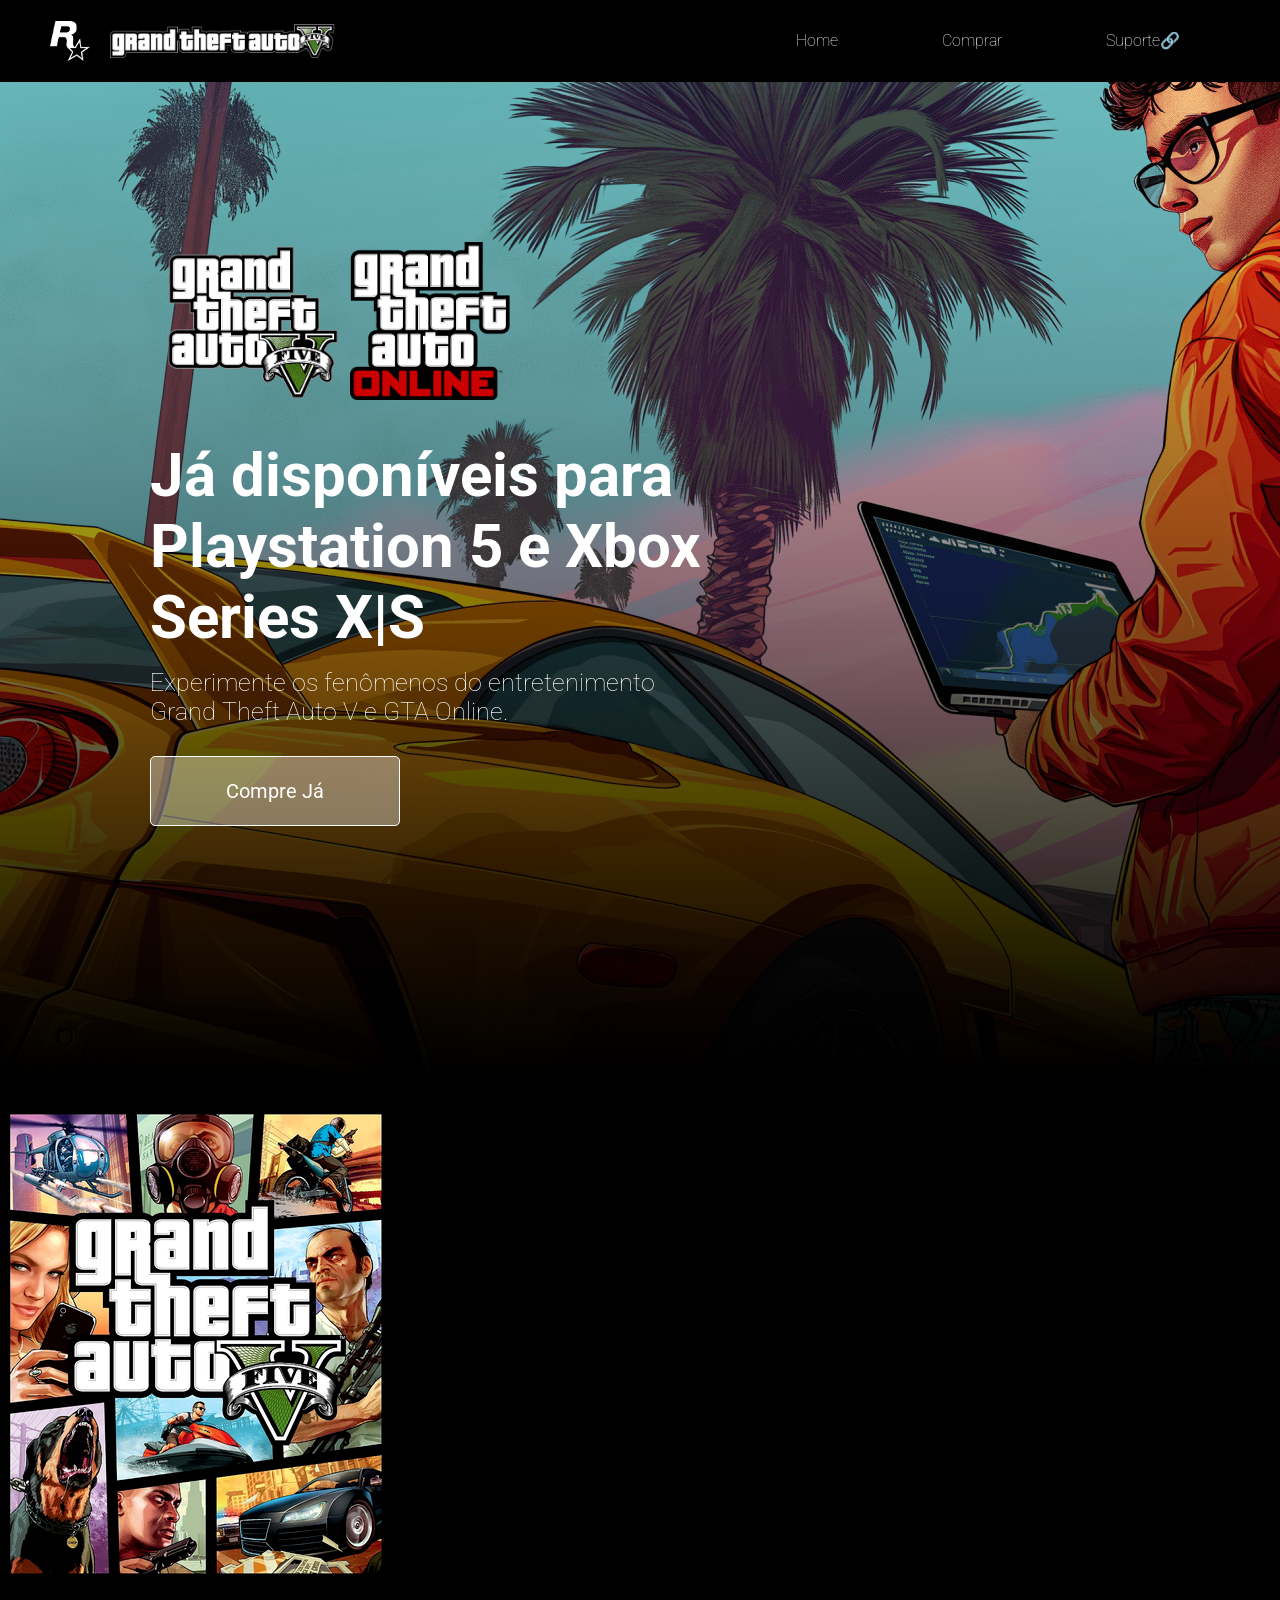
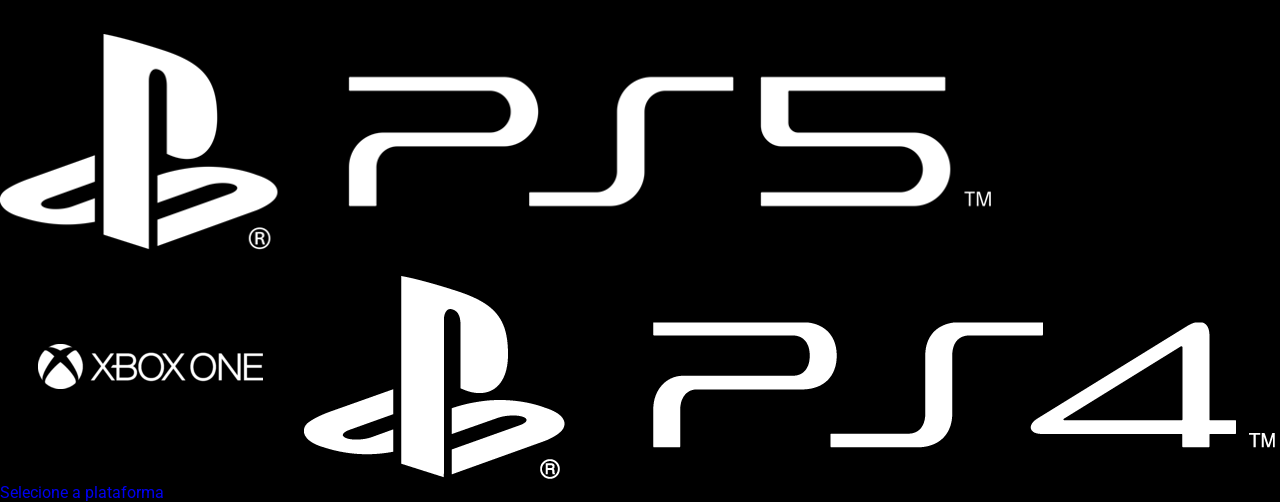
==== index.html @ 35e035e3 "consertando nome" ====
<!DOCTYPE html>
<html lang="pt-br">
<head>
    <meta charset="UTF-8">
    <meta name="viewport" content="width=device-width, initial-scale=1.0">
    <link rel="stylesheet" href="/assets/estilo/style.css">
    <link rel="shortcut icon" href="assets/img/Icone.ico" type="image/x-icon">
    <title>GTA 5</title>

</head>
<body>
    <header class="cabecalho">
        <div class="logo">
            <img class="logo-rockstar" src="assets/img/Logo Rockstar.png" alt="">
            <img class="logo-horizontal" src="assets/img/Logo gta5 horizontal.png" alt="">
        </div>

        <div class="nav">
            <ul>
                <a href="#">Home</a>
                <a href="#">Comprar</a>
                <a href="https://support.rockstargames.com/categories/200013306" target="_blank">Suporte🔗</a>
            </ul>
        </div>
    </header>
    
    <main class="conteudo-total">
        
        <section class="conetudo-1">
            <div class="conteudo-1-logo">
                <img class="logo-gta5" src="assets/img/Logo Gta5.png" alt="">

                <img class="logo-gta-online" src="assets/img/Logo Gta online.png" alt="">
            </div>

            <div class="conteudo-1-titulo">
                <h1>Já disponíveis para <br>Playstation 5  e Xbox <br> Series X|S</h1>
            </div>

            <div class="conteudo-1-sub-titulo">
                <p>Experimente os fenômenos do entretenimento <br> Grand Theft  Auto V e GTA Online.</p>
            </div>

            <div class="conteudo-1-botão">
                <a href="#">Compre Já</a>
            </div>

        </section>

        <section class="conteudo-2">
            <div class="conteudo-2-titulo">
                <h1>Compre Já</h1>
            </div>

            <div class="conteudo-2-produto">
                <img class="conteudo-2-jogo" src="assets/img/Jogo GTA5.png" alt="">
                
                <h1>Grand Theft Auto V</h1>
               
                <p>Inclui <strong>Modo História do GTAV e GTA Online</strong></p>

                <img class="conteudo-2-logos" src="assets/img/Logo ps5.png" alt="">
                <img class="conteudo-2-logos" src="assets/img/Logo xbox one.png" alt="">
                <img class="conteudo-2-logos" src="assets/img/Logo ps4.png" alt="">
                
            </div>

            <div class="conteudo-2-botao">
                <a href="#">Selecione a plataforma</a>
            </div>
        </section>

    </main>
</body>
</html>
---- assets/estilo/style.css ----
@charset "utf-8";

@import url('https://fonts.googleapis.com/css2?family=Roboto:wght@300;500;700&display=swap');

* {
    margin: 0;
    padding: 0;
    box-sizing: border-box;
    text-decoration: none;
    font-family: 'Roboto', sans-serif;
}

body {
    background-image: url(../img/Bg.png);
    background-repeat: no-repeat;
}

.cabecalho {
    display: flex;
    align-items: center;
    justify-content: space-between;
    padding-bottom: 10px;
    padding-top: 10px;
    background-color: black;
}

.logo {
    display: flex;
    align-items: center;
    padding-left: 50px;
    
}
.logo-rockstar {
    width: 40px;   
}

.logo-horizontal {
    width: 250px;
    padding-left: 15px;
}

.nav a {
    color: white;
    margin-right: 100px;
    font-weight: lighter;
    font-size: 1em;
    position: relative;
    padding-bottom: 5px;
}

.nav a::after {
    content: " ";
    width: 0%;
    height: 1px;
    background-color: white;
    position: absolute;
    bottom: 0;
    left: 0;
    transition: 0.5s ease-in-out;
}

.nav a:hover::after {
    width: 100%;
}

.conetudo-1 {
    padding: 150px;
    display: flex;
    align-items: flex-start;
    flex-direction: column;
    background-image: linear-gradient(to top, rgb(0, 0, 0),rgba(0, 0, 0, 0.432),transparent);
    padding-bottom: 250px;
}

.conteudo-1-logo {
    display: flex;
    align-items: center;
    padding-bottom: 30px;
}

.logo-gta5 {
    width: 200px;
}

.logo-gta-online {
    width: 160px;
}

.conteudo-1-titulo {
    font-size: 40px;
    font-weight:bold;
    color: white;
    padding-bottom: 15px;
}

.conteudo-1-sub-titulo {
    font-size: 25px;
    color: white;
    font-weight: lighter;
    padding-bottom: 30px;
}

.conteudo-1-botão a {
    font-size: 20px;
    background-color: rgba(255, 255, 255, 0.356);
    width: 250px;
    height: 70px;
    display: flex;
    align-items: center;
    justify-content: center;
    border-radius: 5px;
    border: 1px solid white;
    color: white;
    transition: 0.3s;
}

.conteudo-1-botão a:hover {
    background-color: white;
    color: black;
    transition: 0.3s;
}

.conteudo-2 {
    background-color: black;
}
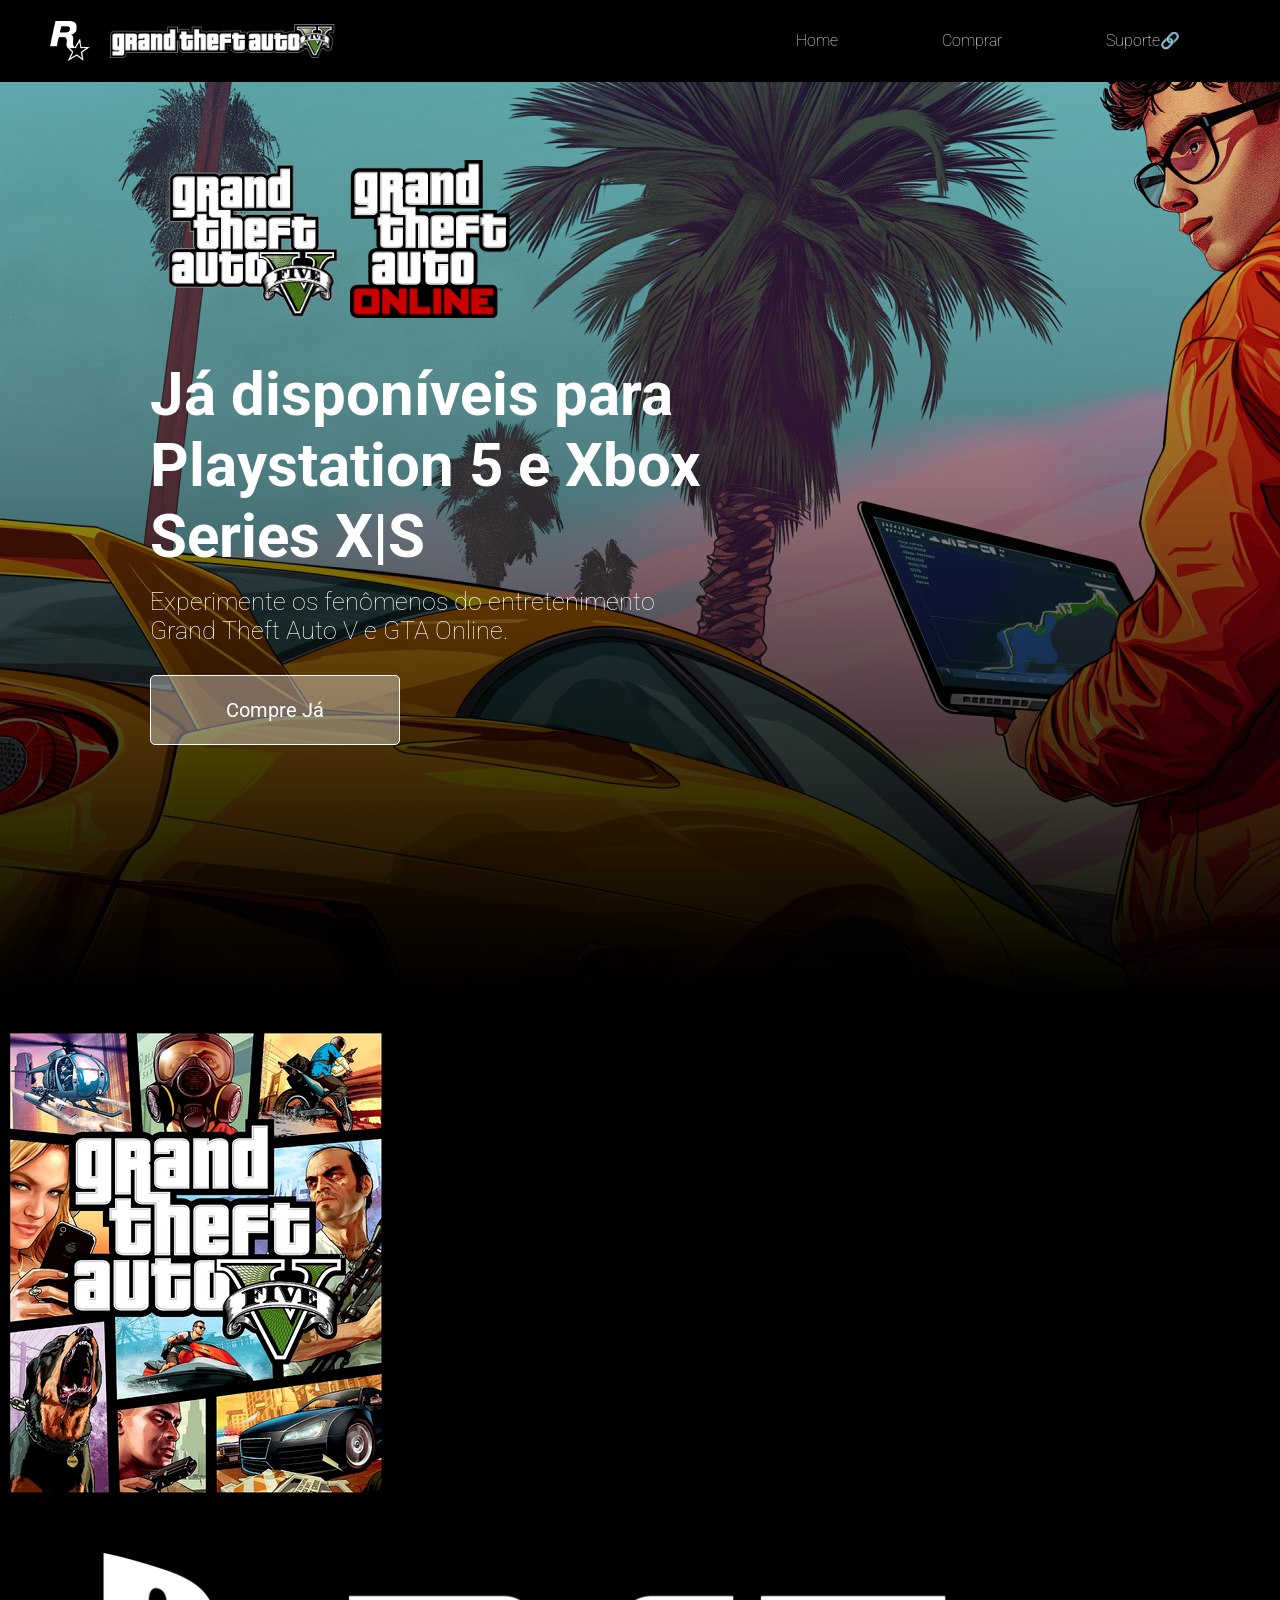
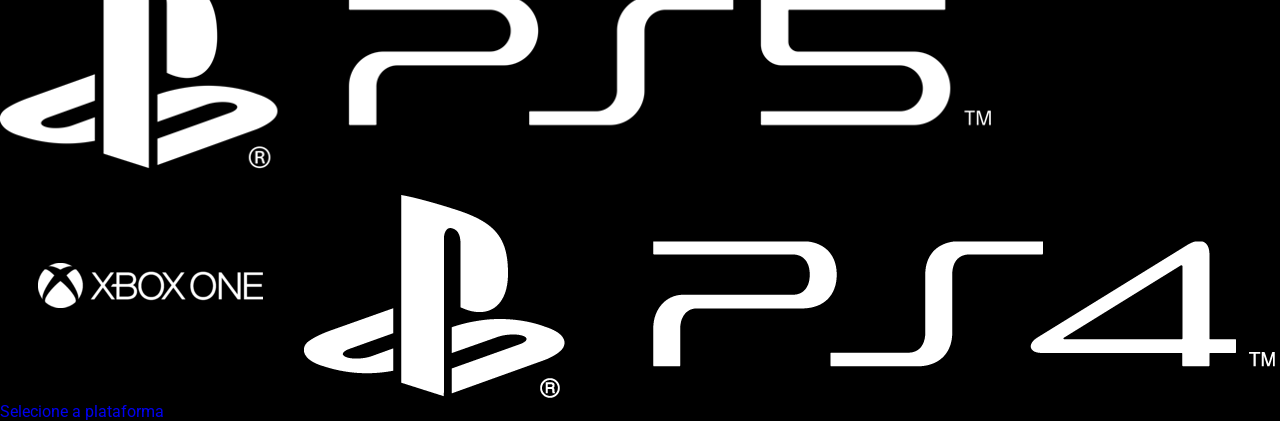
==== commit 8fa398b9: "melhorando interação" ====
--- a/index.html
+++ b/index.html
@@ -17,8 +17,8 @@
 
         <div class="nav">
             <ul>
-                <a href="#">Home</a>
-                <a href="#">Comprar</a>
+                <a href="#home">Home</a>
+                <a href="#compre">Comprar</a>
                 <a href="https://support.rockstargames.com/categories/200013306" target="_blank">Suporte🔗</a>
             </ul>
         </div>
@@ -26,7 +26,7 @@
     
     <main class="conteudo-total">
         
-        <section class="conetudo-1">
+        <section id="home" class="conetudo-1">
             <div class="conteudo-1-logo">
                 <img class="logo-gta5" src="assets/img/Logo Gta5.png" alt="">
 
@@ -47,7 +47,7 @@
 
         </section>
 
-        <section class="conteudo-2">
+        <section id="compre" class="conteudo-2">
             <div class="conteudo-2-titulo">
                 <h1>Compre Já</h1>
             </div>
--- a/assets/estilo/style.css
+++ b/assets/estilo/style.css
@@ -8,6 +8,10 @@
     box-sizing: border-box;
     text-decoration: none;
     font-family: 'Roboto', sans-serif;
+}
+
+html {
+    scroll-behavior: smooth;
 }
 
 body {
@@ -22,6 +26,8 @@
     padding-bottom: 10px;
     padding-top: 10px;
     background-color: black;
+    position:fixed;
+    width: 100%;
 }
 
 .logo {
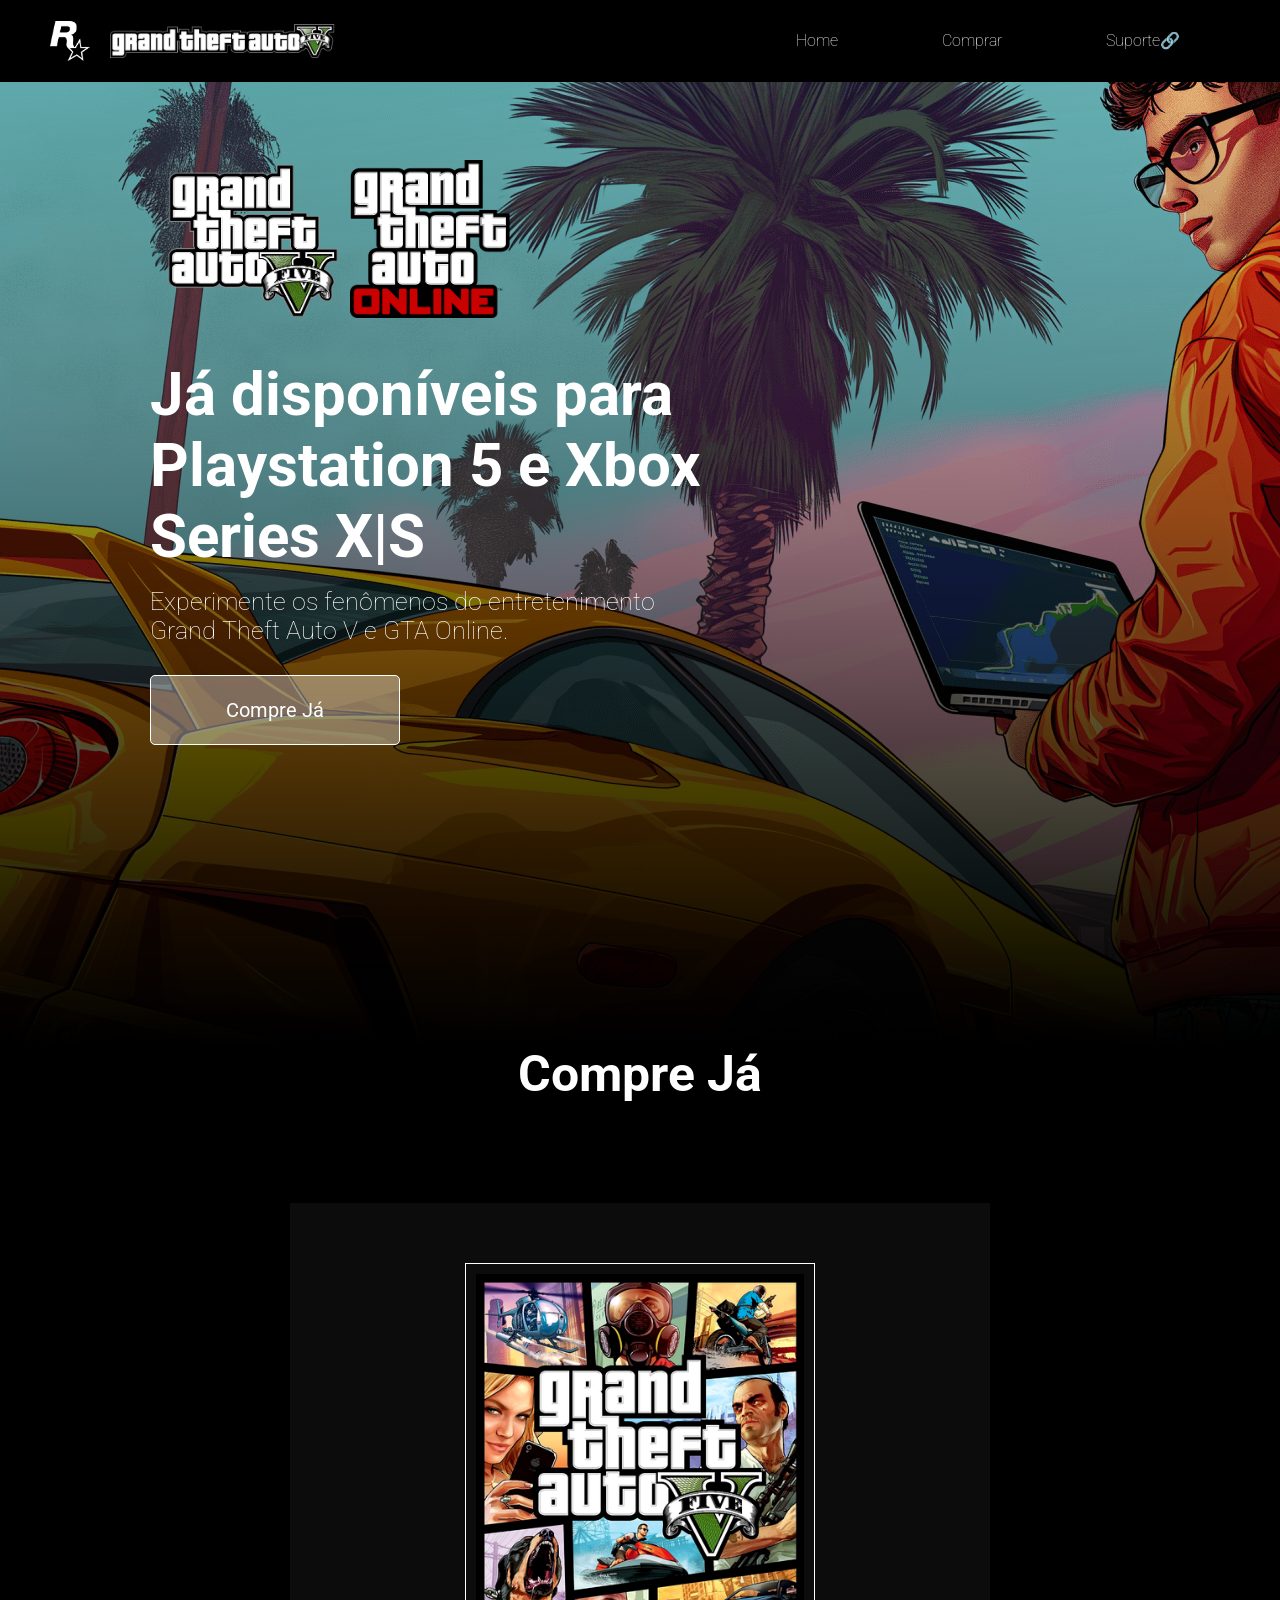
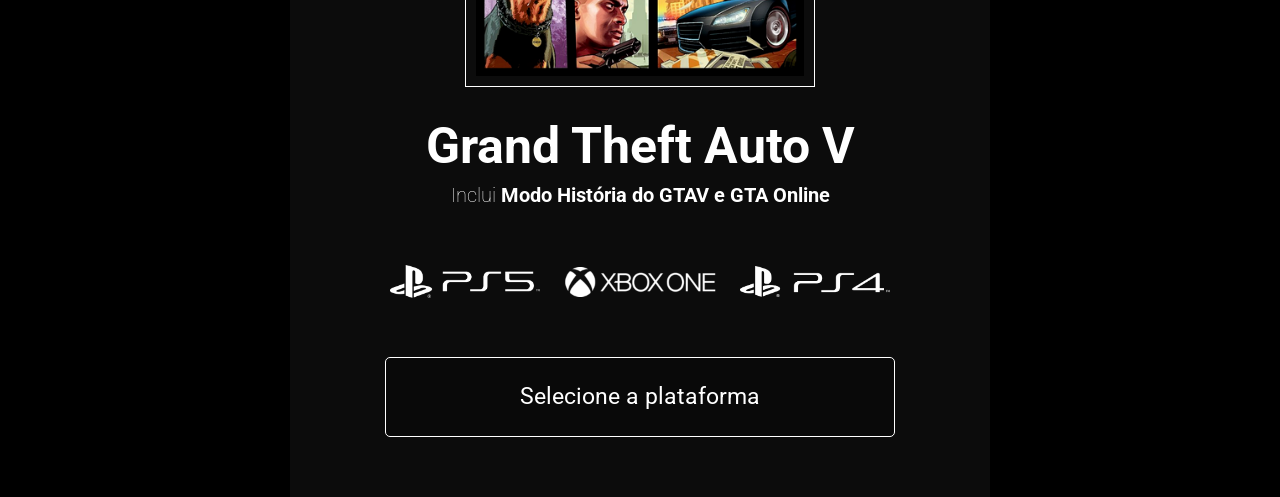
==== commit a5aee048: "finalizado" ====
--- a/index.html
+++ b/index.html
@@ -59,17 +59,21 @@
                
                 <p>Inclui <strong>Modo História do GTAV e GTA Online</strong></p>
 
-                <img class="conteudo-2-logos" src="assets/img/Logo ps5.png" alt="">
-                <img class="conteudo-2-logos" src="assets/img/Logo xbox one.png" alt="">
-                <img class="conteudo-2-logos" src="assets/img/Logo ps4.png" alt="">
-                
+                <div class="conteudo-2-logos">
+                    <img class="conteudo-2-logos-ps5" src="assets/img/Logo ps5.png" alt="">
+                    <img class="conteudo-2-logos-xbox" src="assets/img/Logo xbox one.png" alt="">
+                    <img class="conteudo-2-logos-ps4" src="assets/img/Logo ps4.png" alt="">
+                </div>
+                <div class="conteudo-2-botao">
+                    <a href="#">Selecione a plataforma</a>
+                </div>
             </div>
 
-            <div class="conteudo-2-botao">
-                <a href="#">Selecione a plataforma</a>
-            </div>
+            
         </section>
 
     </main>
+
+    <script src="assets/Js/script.js"></script>
 </body>
 </html>
--- a/assets/estilo/style.css
+++ b/assets/estilo/style.css
@@ -75,7 +75,7 @@
     align-items: flex-start;
     flex-direction: column;
     background-image: linear-gradient(to top, rgb(0, 0, 0),rgba(0, 0, 0, 0.432),transparent);
-    padding-bottom: 250px;
+    padding-bottom: 300px;
 }
 
 .conteudo-1-logo {
@@ -127,5 +127,82 @@
 }
 
 .conteudo-2 {
+    display: flex;
+    align-items: center;
+    flex-direction: column;
+    justify-content: center;
     background-color: black;
-}+}
+
+.conteudo-2-titulo h1 {
+    color: white;
+    font-size: 50px;
+    font-weight: bold;
+    margin-bottom: 100px;
+}
+
+.conteudo-2-produto {
+    display: flex;
+    align-items: center;
+    flex-direction: column;
+    background-color: rgba(73, 73, 73, 0.171);
+    padding: 60px;
+    width: 700px;
+}
+
+.conteudo-2-jogo {
+    width: 350px;
+    padding: 10px;
+    border: 1px solid white;
+}
+
+.conteudo-2-produto h1 {
+    color: white;
+    font-size: 50px;
+    padding-top: 30px;
+    padding-bottom: 8px;
+}
+
+.conteudo-2-produto p {
+    color: white;
+    font-size: 20px;
+    font-weight: lighter;
+}
+
+.conteudo-2-logos {
+    display: flex;
+    align-items: center;
+    justify-content: center;
+}
+
+.conteudo-2-logos-ps5 {
+    width: 150px;
+}
+
+.conteudo-2-logos-xbox {
+    width: 200px;
+}
+
+.conteudo-2-logos-ps4 {
+    width: 150px;
+}
+
+.conteudo-2-botao a {
+    text-decoration: none;
+    color: white;
+    font-size: 23px;   
+    display: flex;
+    align-items: center;
+    justify-content: center;
+    background-color:rgba(0, 0, 0, 0.288);
+    width: 510px;
+    height: 80px;
+    border: 0.1px solid white;
+    border-radius: 5px;
+}
+
+.conteudo-2-botao a:hover {
+    background-color: white;
+    color: black;
+}
+
